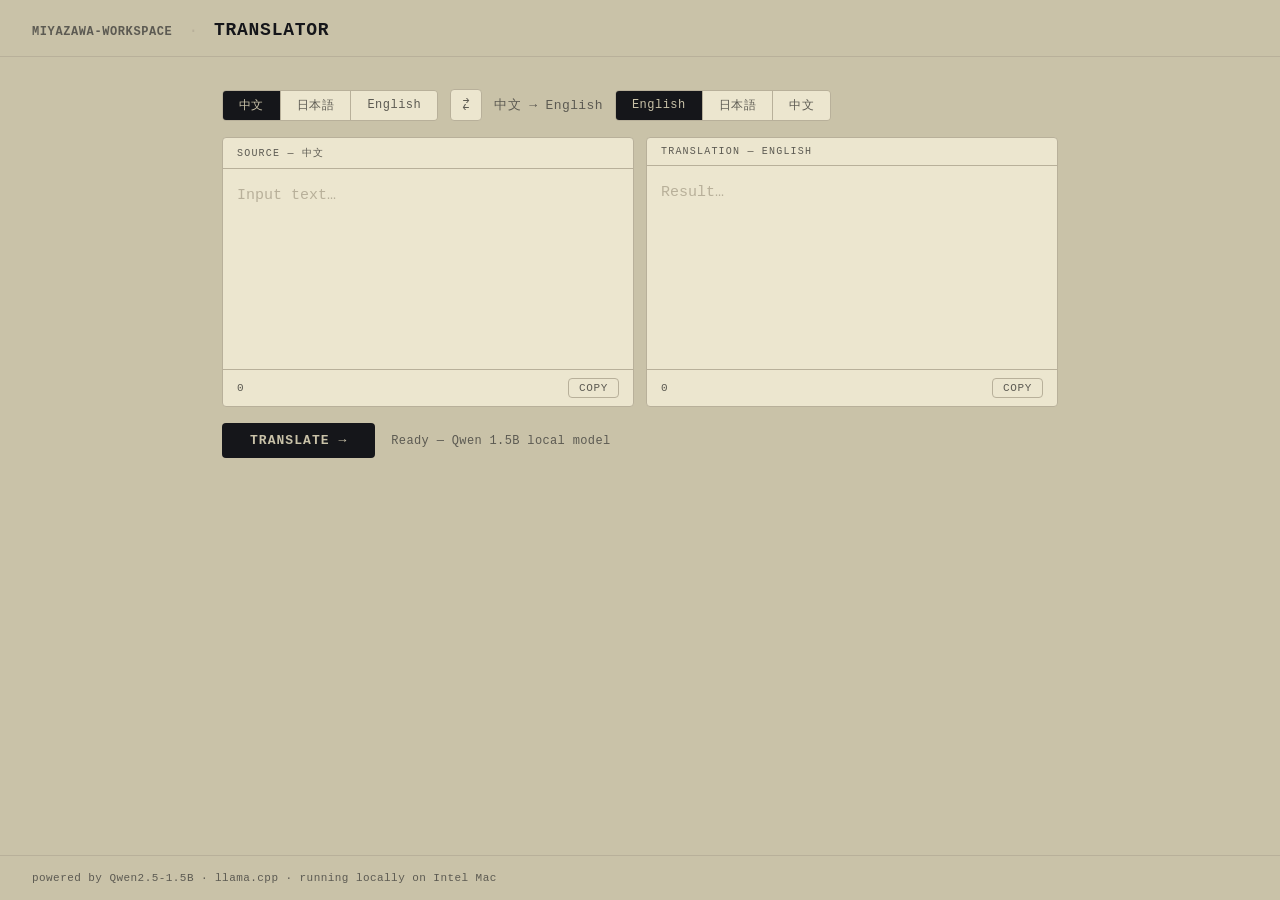
==== translator.html @ 7b5e8da1 "add translator.html — local Qwen 1.5B translation via Cloudflare Tunnel" ====
<!DOCTYPE html>
<html lang="ja">
<head>
<meta charset="UTF-8">
<meta name="viewport" content="width=device-width, initial-scale=1.0">
<title>Translator — miyazawa-workspace</title>
<style>
  *, *::before, *::after { box-sizing: border-box; margin: 0; padding: 0; }

  :root {
    --bg: #c9c2a8;
    --paper: #ece6cf;
    --ink: #15161a;
    --ink-dim: #5c5a52;
    --accent: #E86020;
    --border: #b8b09a;
    --radius: 4px;
    --mono: 'IBM Plex Mono', 'Courier New', monospace;
  }

  body {
    font-family: var(--mono);
    background: var(--bg);
    color: var(--ink);
    min-height: 100vh;
    display: flex;
    flex-direction: column;
  }

  /* ── Header ── */
  header {
    padding: 20px 32px 16px;
    border-bottom: 1px solid var(--border);
    display: flex;
    align-items: baseline;
    gap: 16px;
  }
  header a {
    font-size: 12px;
    color: var(--ink-dim);
    text-decoration: none;
    letter-spacing: 0.05em;
  }
  header a:hover { color: var(--accent); }
  .site-title { font-size: 13px; font-weight: 700; letter-spacing: 0.08em; color: var(--ink-dim); }
  .page-title { font-size: 18px; font-weight: 700; letter-spacing: 0.04em; }

  /* ── Main ── */
  main {
    flex: 1;
    padding: 32px;
    display: flex;
    flex-direction: column;
    gap: 16px;
    max-width: 900px;
    width: 100%;
    margin: 0 auto;
  }

  /* ── Lang selector ── */
  .lang-row {
    display: flex;
    align-items: center;
    gap: 12px;
  }
  .lang-group {
    display: flex;
    gap: 0;
    border: 1px solid var(--border);
    border-radius: var(--radius);
    overflow: hidden;
  }
  .lang-btn {
    padding: 6px 16px;
    background: var(--paper);
    border: none;
    border-right: 1px solid var(--border);
    font-family: var(--mono);
    font-size: 12px;
    letter-spacing: 0.04em;
    color: var(--ink-dim);
    cursor: pointer;
    transition: background 0.15s, color 0.15s;
  }
  .lang-btn:last-child { border-right: none; }
  .lang-btn.active { background: var(--ink); color: var(--bg); }
  .lang-btn:hover:not(.active) { background: var(--border); color: var(--ink); }

  .swap-btn {
    width: 32px;
    height: 32px;
    background: var(--paper);
    border: 1px solid var(--border);
    border-radius: var(--radius);
    font-size: 16px;
    cursor: pointer;
    display: flex;
    align-items: center;
    justify-content: center;
    color: var(--ink-dim);
    transition: all 0.15s;
    flex-shrink: 0;
  }
  .swap-btn:hover { background: var(--ink); color: var(--bg); border-color: var(--ink); }

  .arrow { color: var(--ink-dim); font-size: 13px; letter-spacing: 0.03em; }

  /* ── Panels ── */
  .panels {
    display: grid;
    grid-template-columns: 1fr 1fr;
    gap: 12px;
  }
  .panel {
    background: var(--paper);
    border: 1px solid var(--border);
    border-radius: var(--radius);
    display: flex;
    flex-direction: column;
  }
  .panel-label {
    padding: 8px 14px;
    font-size: 10px;
    letter-spacing: 0.12em;
    color: var(--ink-dim);
    border-bottom: 1px solid var(--border);
    text-transform: uppercase;
  }
  textarea {
    flex: 1;
    background: transparent;
    border: none;
    outline: none;
    resize: none;
    padding: 14px;
    font-family: var(--mono);
    font-size: 15px;
    line-height: 1.7;
    color: var(--ink);
    min-height: 200px;
  }
  textarea::placeholder { color: var(--border); }
  #outputText { color: #2a4a2a; }

  .panel-footer {
    padding: 8px 14px;
    border-top: 1px solid var(--border);
    display: flex;
    align-items: center;
    justify-content: space-between;
  }
  .char-count { font-size: 11px; color: var(--ink-dim); }
  .copy-btn {
    font-family: var(--mono);
    font-size: 11px;
    letter-spacing: 0.06em;
    padding: 3px 10px;
    background: transparent;
    border: 1px solid var(--border);
    border-radius: var(--radius);
    color: var(--ink-dim);
    cursor: pointer;
    transition: all 0.15s;
  }
  .copy-btn:hover { background: var(--ink); color: var(--bg); border-color: var(--ink); }
  .copy-btn.copied { background: var(--accent); color: #fff; border-color: var(--accent); }

  /* ── Action row ── */
  .action-row {
    display: flex;
    align-items: center;
    gap: 16px;
  }
  .translate-btn {
    font-family: var(--mono);
    font-size: 13px;
    font-weight: 700;
    letter-spacing: 0.08em;
    padding: 10px 28px;
    background: var(--ink);
    color: var(--bg);
    border: none;
    border-radius: var(--radius);
    cursor: pointer;
    transition: background 0.15s;
  }
  .translate-btn:hover { background: var(--accent); }
  .translate-btn:disabled { opacity: 0.35; cursor: not-allowed; }
  .translate-btn:disabled:hover { background: var(--ink); }

  .status {
    font-size: 12px;
    color: var(--ink-dim);
    letter-spacing: 0.03em;
  }
  .status.loading { color: var(--accent); }
  .status.error { color: #c0392b; }
  .status.ok { color: #2a7a2a; }

  /* ── Footer ── */
  footer {
    padding: 16px 32px;
    border-top: 1px solid var(--border);
    font-size: 11px;
    color: var(--ink-dim);
    letter-spacing: 0.04em;
  }

  /* ── Responsive ── */
  @media (max-width: 640px) {
    main { padding: 16px; }
    .panels { grid-template-columns: 1fr; }
    textarea { min-height: 140px; }
    header { padding: 14px 16px; flex-wrap: wrap; }
    footer { padding: 12px 16px; }
  }
</style>
</head>
<body>

<header>
  <span class="site-title"><a href="/">MIYAZAWA-WORKSPACE</a></span>
  <span style="color:var(--border)">·</span>
  <span class="page-title">TRANSLATOR</span>
</header>

<main>
  <div class="lang-row">
    <div class="lang-group" id="srcGroup">
      <button class="lang-btn active" data-lang="zh">中文</button>
      <button class="lang-btn" data-lang="ja">日本語</button>
      <button class="lang-btn" data-lang="en">English</button>
    </div>
    <button class="swap-btn" id="swapBtn" title="swap">⇄</button>
    <span class="arrow" id="arrow">→</span>
    <div class="lang-group" id="dstGroup">
      <button class="lang-btn active" data-lang="en">English</button>
      <button class="lang-btn" data-lang="ja">日本語</button>
      <button class="lang-btn" data-lang="zh">中文</button>
    </div>
  </div>

  <div class="panels">
    <div class="panel">
      <div class="panel-label" id="srcLabel">SOURCE</div>
      <textarea id="inputText" placeholder="Input text…" spellcheck="false"></textarea>
      <div class="panel-footer">
        <span class="char-count" id="charIn">0</span>
        <button class="copy-btn" id="copyIn">COPY</button>
      </div>
    </div>
    <div class="panel">
      <div class="panel-label" id="dstLabel">TRANSLATION</div>
      <textarea id="outputText" placeholder="Result…" readonly spellcheck="false"></textarea>
      <div class="panel-footer">
        <span class="char-count" id="charOut">0</span>
        <button class="copy-btn" id="copyOut">COPY</button>
      </div>
    </div>
  </div>

  <div class="action-row">
    <button class="translate-btn" id="translateBtn">TRANSLATE →</button>
    <span class="status" id="status">Ready — Qwen 1.5B local model</span>
  </div>
</main>

<footer>powered by Qwen2.5-1.5B · llama.cpp · running locally on Intel Mac</footer>

<script>
const API_URL = 'https://duplicate-principles-pens-spectacular.trycloudflare.com/v1/chat/completions';

const LANG_NAMES = { zh: '中文', ja: '日本語', en: 'English' };
const SYSTEM_PROMPTS = {
  'zh→en': 'Translate the following Chinese text to English. Output ONLY the translation.',
  'zh→ja': '以下の中国語テキストを日本語に翻訳してください。翻訳のみ出力してください。',
  'ja→zh': '将以下日语文本翻译成中文。只输出翻译结果。',
  'ja→en': 'Translate the following Japanese text to English. Output ONLY the translation.',
  'en→zh': '将以下英语文本翻译成中文。只输出翻译结果。',
  'en→ja': '以下の英語テキストを日本語に翻訳してください。翻訳のみ出力してください。',
};

const state = { src: 'zh', dst: 'en', busy: false };

const inputText  = document.getElementById('inputText');
const outputText = document.getElementById('outputText');
const translateBtn = document.getElementById('translateBtn');
const statusEl   = document.getElementById('status');
const charIn     = document.getElementById('charIn');
const charOut    = document.getElementById('charOut');
const srcLabel   = document.getElementById('srcLabel');
const dstLabel   = document.getElementById('dstLabel');
const arrowEl    = document.getElementById('arrow');

// ── lang groups ──
function setupGroup(groupId, key) {
  document.getElementById(groupId).addEventListener('click', e => {
    const btn = e.target.closest('.lang-btn');
    if (!btn) return;
    document.querySelectorAll(`#${groupId} .lang-btn`).forEach(b => b.classList.remove('active'));
    btn.classList.add('active');
    state[key] = btn.dataset.lang;
    updateLabels();
    scheduleTranslate();
  });
}
setupGroup('srcGroup', 'src');
setupGroup('dstGroup', 'dst');

function updateLabels() {
  srcLabel.textContent = `SOURCE — ${LANG_NAMES[state.src]}`;
  dstLabel.textContent = `TRANSLATION — ${LANG_NAMES[state.dst]}`;
  arrowEl.textContent  = `${LANG_NAMES[state.src]} → ${LANG_NAMES[state.dst]}`;
}

// ── swap ──
document.getElementById('swapBtn').addEventListener('click', () => {
  [state.src, state.dst] = [state.dst, state.src];
  ['srcGroup','dstGroup'].forEach((gid, i) => {
    const lang = i === 0 ? state.src : state.dst;
    const g = document.getElementById(gid);
    g.querySelectorAll('.lang-btn').forEach(b => b.classList.toggle('active', b.dataset.lang === lang));
  });
  [inputText.value, outputText.value] = [outputText.value, inputText.value];
  updateCharCount();
  updateLabels();
  scheduleTranslate();
});

// ── translate ──
async function doTranslate() {
  const text = inputText.value.trim();
  if (!text || state.busy) return;
  if (state.src === state.dst) { outputText.value = text; return; }

  state.busy = true;
  translateBtn.disabled = true;
  translateBtn.textContent = 'TRANSLATING…';
  setStatus('loading', '⟳ translating…');
  outputText.value = '';

  const key = `${state.src}→${state.dst}`;
  const sysPrompt = SYSTEM_PROMPTS[key] || `Translate to ${LANG_NAMES[state.dst]}. Output ONLY the translation.`;

  try {
    const res = await fetch(API_URL, {
      method: 'POST',
      headers: { 'Content-Type': 'application/json' },
      body: JSON.stringify({
        model: 'qwen',
        messages: [
          { role: 'system', content: sysPrompt },
          { role: 'user',   content: text }
        ],
        max_tokens: 1024,
        temperature: 0.1,
      }),
    });
    const data = await res.json();
    const result = data?.choices?.[0]?.message?.content?.trim();
    if (result) {
      outputText.value = result;
      updateCharCount();
      setStatus('ok', '✓ done');
    } else {
      setStatus('error', '✗ empty response');
    }
  } catch (err) {
    setStatus('error', `✗ ${err.message}`);
  } finally {
    state.busy = false;
    translateBtn.disabled = false;
    translateBtn.textContent = 'TRANSLATE →';
  }
}

translateBtn.addEventListener('click', doTranslate);
inputText.addEventListener('keydown', e => { if (e.ctrlKey && e.key === 'Enter') doTranslate(); });

let autoTimer = null;
function scheduleTranslate() {
  clearTimeout(autoTimer);
  if (inputText.value.trim()) autoTimer = setTimeout(doTranslate, 1000);
}
inputText.addEventListener('input', () => { updateCharCount(); scheduleTranslate(); });

// ── utils ──
function updateCharCount() {
  charIn.textContent  = inputText.value.length;
  charOut.textContent = outputText.value.length;
}
function setStatus(cls, msg) {
  statusEl.className = `status ${cls}`;
  statusEl.textContent = msg;
}

function setupCopy(btnId, getVal) {
  document.getElementById(btnId).addEventListener('click', async () => {
    const t = getVal(); if (!t) return;
    try { await navigator.clipboard.writeText(t); } catch { /* fallback */ }
    const btn = document.getElementById(btnId);
    btn.textContent = 'COPIED ✓'; btn.classList.add('copied');
    setTimeout(() => { btn.textContent = 'COPY'; btn.classList.remove('copied'); }, 1500);
  });
}
setupCopy('copyIn',  () => inputText.value);
setupCopy('copyOut', () => outputText.value);

updateLabels();
updateCharCount();
</script>
</body>
</html>
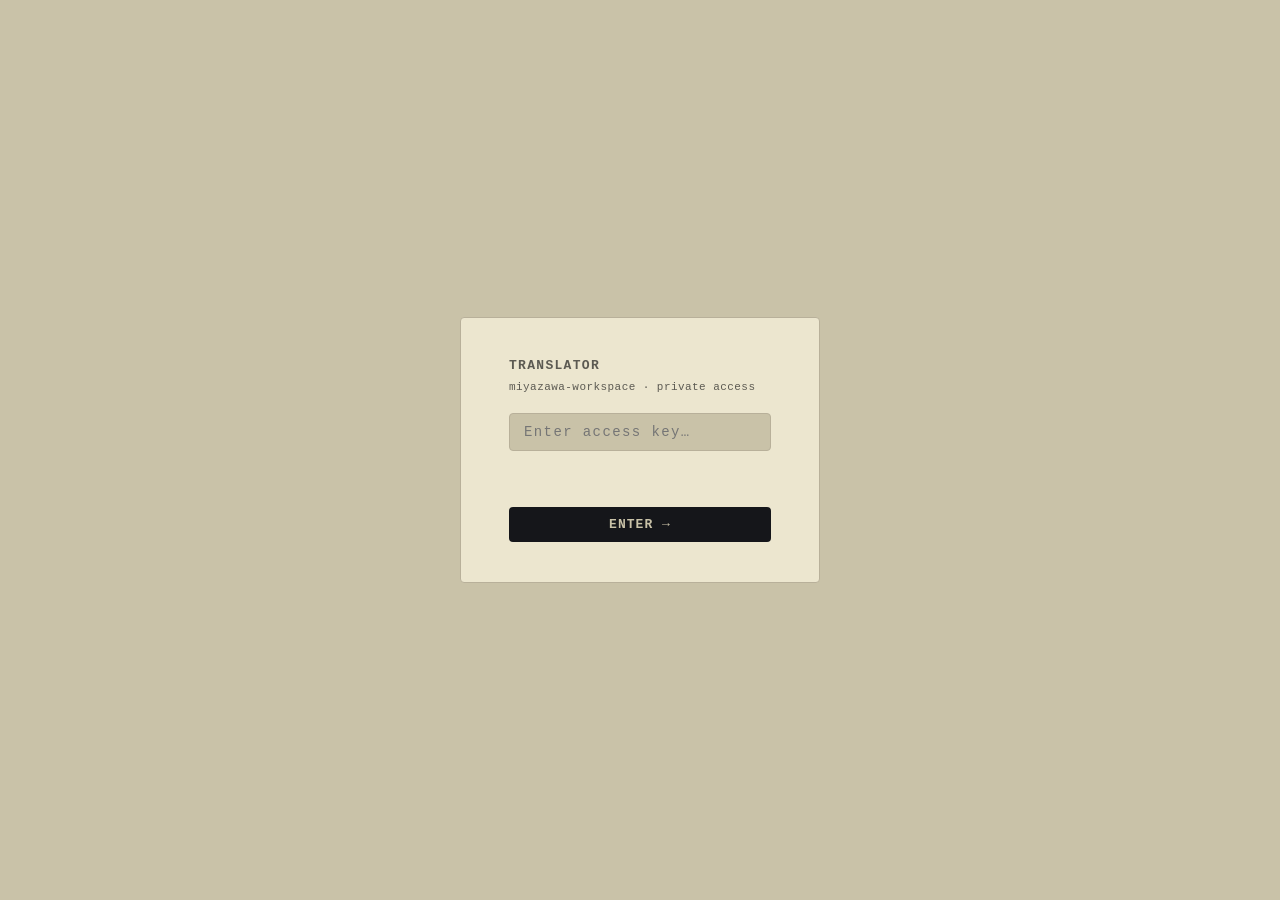
==== commit c1f8dc73: "add password protection: gate + Pages Function proxy" ====
--- a/translator.html
+++ b/translator.html
@@ -27,6 +27,75 @@
     flex-direction: column;
   }
 
+  /* ── Password Gate ── */
+  #gate {
+    position: fixed;
+    inset: 0;
+    background: var(--bg);
+    display: flex;
+    align-items: center;
+    justify-content: center;
+    z-index: 100;
+  }
+  #gate.hidden { display: none; }
+
+  .gate-box {
+    background: var(--paper);
+    border: 1px solid var(--border);
+    border-radius: var(--radius);
+    padding: 40px 48px;
+    width: 360px;
+    display: flex;
+    flex-direction: column;
+    gap: 20px;
+  }
+  .gate-title {
+    font-size: 13px;
+    font-weight: 700;
+    letter-spacing: 0.1em;
+    color: var(--ink-dim);
+  }
+  .gate-subtitle {
+    font-size: 11px;
+    color: var(--ink-dim);
+    letter-spacing: 0.04em;
+    margin-top: -12px;
+  }
+  .gate-input {
+    font-family: var(--mono);
+    font-size: 14px;
+    padding: 10px 14px;
+    background: var(--bg);
+    border: 1px solid var(--border);
+    border-radius: var(--radius);
+    color: var(--ink);
+    outline: none;
+    letter-spacing: 0.1em;
+    width: 100%;
+  }
+  .gate-input:focus { border-color: var(--ink); }
+  .gate-input.error { border-color: #c0392b; }
+  .gate-btn {
+    font-family: var(--mono);
+    font-size: 13px;
+    font-weight: 700;
+    letter-spacing: 0.08em;
+    padding: 10px;
+    background: var(--ink);
+    color: var(--bg);
+    border: none;
+    border-radius: var(--radius);
+    cursor: pointer;
+    transition: background 0.15s;
+  }
+  .gate-btn:hover { background: var(--accent); }
+  .gate-error {
+    font-size: 11px;
+    color: #c0392b;
+    letter-spacing: 0.04em;
+    min-height: 16px;
+  }
+
   /* ── Header ── */
   header {
     padding: 20px 32px 16px;
@@ -35,15 +104,24 @@
     align-items: baseline;
     gap: 16px;
   }
-  header a {
-    font-size: 12px;
-    color: var(--ink-dim);
-    text-decoration: none;
-    letter-spacing: 0.05em;
-  }
+  header a { font-size: 12px; color: var(--ink-dim); text-decoration: none; letter-spacing: 0.05em; }
   header a:hover { color: var(--accent); }
   .site-title { font-size: 13px; font-weight: 700; letter-spacing: 0.08em; color: var(--ink-dim); }
   .page-title { font-size: 18px; font-weight: 700; letter-spacing: 0.04em; }
+  .logout-btn {
+    margin-left: auto;
+    font-family: var(--mono);
+    font-size: 11px;
+    letter-spacing: 0.06em;
+    padding: 4px 12px;
+    background: transparent;
+    border: 1px solid var(--border);
+    border-radius: var(--radius);
+    color: var(--ink-dim);
+    cursor: pointer;
+    transition: all 0.15s;
+  }
+  .logout-btn:hover { border-color: var(--ink); color: var(--ink); }
 
   /* ── Main ── */
   main {
@@ -58,18 +136,8 @@
   }
 
   /* ── Lang selector ── */
-  .lang-row {
-    display: flex;
-    align-items: center;
-    gap: 12px;
-  }
-  .lang-group {
-    display: flex;
-    gap: 0;
-    border: 1px solid var(--border);
-    border-radius: var(--radius);
-    overflow: hidden;
-  }
+  .lang-row { display: flex; align-items: center; gap: 12px; }
+  .lang-group { display: flex; gap: 0; border: 1px solid var(--border); border-radius: var(--radius); overflow: hidden; }
   .lang-btn {
     padding: 6px 16px;
     background: var(--paper);
@@ -87,141 +155,85 @@
   .lang-btn:hover:not(.active) { background: var(--border); color: var(--ink); }
 
   .swap-btn {
-    width: 32px;
-    height: 32px;
-    background: var(--paper);
-    border: 1px solid var(--border);
-    border-radius: var(--radius);
-    font-size: 16px;
-    cursor: pointer;
-    display: flex;
-    align-items: center;
-    justify-content: center;
-    color: var(--ink-dim);
-    transition: all 0.15s;
-    flex-shrink: 0;
+    width: 32px; height: 32px;
+    background: var(--paper); border: 1px solid var(--border); border-radius: var(--radius);
+    font-size: 16px; cursor: pointer;
+    display: flex; align-items: center; justify-content: center;
+    color: var(--ink-dim); transition: all 0.15s; flex-shrink: 0;
   }
   .swap-btn:hover { background: var(--ink); color: var(--bg); border-color: var(--ink); }
-
   .arrow { color: var(--ink-dim); font-size: 13px; letter-spacing: 0.03em; }
 
   /* ── Panels ── */
-  .panels {
-    display: grid;
-    grid-template-columns: 1fr 1fr;
-    gap: 12px;
-  }
-  .panel {
-    background: var(--paper);
-    border: 1px solid var(--border);
-    border-radius: var(--radius);
-    display: flex;
-    flex-direction: column;
-  }
-  .panel-label {
-    padding: 8px 14px;
-    font-size: 10px;
-    letter-spacing: 0.12em;
-    color: var(--ink-dim);
-    border-bottom: 1px solid var(--border);
-    text-transform: uppercase;
-  }
+  .panels { display: grid; grid-template-columns: 1fr 1fr; gap: 12px; }
+  .panel { background: var(--paper); border: 1px solid var(--border); border-radius: var(--radius); display: flex; flex-direction: column; }
+  .panel-label { padding: 8px 14px; font-size: 10px; letter-spacing: 0.12em; color: var(--ink-dim); border-bottom: 1px solid var(--border); text-transform: uppercase; }
   textarea {
-    flex: 1;
-    background: transparent;
-    border: none;
-    outline: none;
-    resize: none;
-    padding: 14px;
-    font-family: var(--mono);
-    font-size: 15px;
-    line-height: 1.7;
-    color: var(--ink);
-    min-height: 200px;
+    flex: 1; background: transparent; border: none; outline: none; resize: none;
+    padding: 14px; font-family: var(--mono); font-size: 15px; line-height: 1.7;
+    color: var(--ink); min-height: 200px;
   }
   textarea::placeholder { color: var(--border); }
   #outputText { color: #2a4a2a; }
 
-  .panel-footer {
-    padding: 8px 14px;
-    border-top: 1px solid var(--border);
-    display: flex;
-    align-items: center;
-    justify-content: space-between;
-  }
+  .panel-footer { padding: 8px 14px; border-top: 1px solid var(--border); display: flex; align-items: center; justify-content: space-between; }
   .char-count { font-size: 11px; color: var(--ink-dim); }
   .copy-btn {
-    font-family: var(--mono);
-    font-size: 11px;
-    letter-spacing: 0.06em;
-    padding: 3px 10px;
-    background: transparent;
-    border: 1px solid var(--border);
-    border-radius: var(--radius);
-    color: var(--ink-dim);
-    cursor: pointer;
-    transition: all 0.15s;
+    font-family: var(--mono); font-size: 11px; letter-spacing: 0.06em;
+    padding: 3px 10px; background: transparent; border: 1px solid var(--border);
+    border-radius: var(--radius); color: var(--ink-dim); cursor: pointer; transition: all 0.15s;
   }
   .copy-btn:hover { background: var(--ink); color: var(--bg); border-color: var(--ink); }
   .copy-btn.copied { background: var(--accent); color: #fff; border-color: var(--accent); }
 
   /* ── Action row ── */
-  .action-row {
-    display: flex;
-    align-items: center;
-    gap: 16px;
-  }
+  .action-row { display: flex; align-items: center; gap: 16px; }
   .translate-btn {
-    font-family: var(--mono);
-    font-size: 13px;
-    font-weight: 700;
-    letter-spacing: 0.08em;
-    padding: 10px 28px;
-    background: var(--ink);
-    color: var(--bg);
-    border: none;
-    border-radius: var(--radius);
-    cursor: pointer;
-    transition: background 0.15s;
+    font-family: var(--mono); font-size: 13px; font-weight: 700; letter-spacing: 0.08em;
+    padding: 10px 28px; background: var(--ink); color: var(--bg);
+    border: none; border-radius: var(--radius); cursor: pointer; transition: background 0.15s;
   }
   .translate-btn:hover { background: var(--accent); }
   .translate-btn:disabled { opacity: 0.35; cursor: not-allowed; }
   .translate-btn:disabled:hover { background: var(--ink); }
 
-  .status {
-    font-size: 12px;
-    color: var(--ink-dim);
-    letter-spacing: 0.03em;
-  }
+  .status { font-size: 12px; color: var(--ink-dim); letter-spacing: 0.03em; }
   .status.loading { color: var(--accent); }
   .status.error { color: #c0392b; }
   .status.ok { color: #2a7a2a; }
 
   /* ── Footer ── */
-  footer {
-    padding: 16px 32px;
-    border-top: 1px solid var(--border);
-    font-size: 11px;
-    color: var(--ink-dim);
-    letter-spacing: 0.04em;
-  }
-
-  /* ── Responsive ── */
+  footer { padding: 16px 32px; border-top: 1px solid var(--border); font-size: 11px; color: var(--ink-dim); letter-spacing: 0.04em; }
+
   @media (max-width: 640px) {
     main { padding: 16px; }
     .panels { grid-template-columns: 1fr; }
     textarea { min-height: 140px; }
     header { padding: 14px 16px; flex-wrap: wrap; }
     footer { padding: 12px 16px; }
+    .gate-box { width: 90%; padding: 32px 24px; }
   }
 </style>
 </head>
 <body>
 
+<!-- ── Password Gate ── -->
+<div id="gate">
+  <div class="gate-box">
+    <div class="gate-title">TRANSLATOR</div>
+    <div class="gate-subtitle">miyazawa-workspace · private access</div>
+    <input type="password" id="pwInput" class="gate-input" placeholder="Enter access key…" autocomplete="current-password" />
+    <div class="gate-error" id="gateError"></div>
+    <button class="gate-btn" id="gateBtn">ENTER →</button>
+  </div>
+</div>
+
+<!-- ── App ── -->
 <header>
   <span class="site-title"><a href="/">MIYAZAWA-WORKSPACE</a></span>
   <span style="color:var(--border)">·</span>
   <span class="page-title">TRANSLATOR</span>
+  <button class="logout-btn" id="logoutBtn">LOCK</button>
 </header>
 
 <main>
@@ -268,31 +280,63 @@
 <footer>powered by Qwen2.5-1.5B · llama.cpp · running locally on Intel Mac</footer>
 
 <script>
-const API_URL = 'https://duplicate-principles-pens-spectacular.trycloudflare.com/v1/chat/completions';
-
+const STORAGE_KEY = 'translator_access_key';
+const state = { src: 'zh', dst: 'en', busy: false, key: '' };
+
+// ── Gate ──────────────────────────────────────────────────
+const gate     = document.getElementById('gate');
+const pwInput  = document.getElementById('pwInput');
+const gateBtn  = document.getElementById('gateBtn');
+const gateError = document.getElementById('gateError');
+
+async function tryUnlock(pw) {
+  gateError.textContent = '';
+  gateBtn.textContent = 'CHECKING…';
+  gateBtn.disabled = true;
+
+  // 用密码试调一次 API，让后端来验证
+  try {
+    const res = await fetch('/api/translate', {
+      method: 'POST',
+      headers: { 'Content-Type': 'application/json', 'X-Access-Key': pw },
+      body: JSON.stringify({ text: 'test', source: 'en', target: 'zh' }),
+    });
+    if (res.status === 401) {
+      pwInput.classList.add('error');
+      gateError.textContent = '✗ Incorrect access key';
+    } else {
+      // 正确 — 保存并进入
+      localStorage.setItem(STORAGE_KEY, pw);
+      state.key = pw;
+      gate.classList.add('hidden');
+      pwInput.classList.remove('error');
+    }
+  } catch {
+    gateError.textContent = '✗ Service unreachable — check if local model is running';
+  }
+
+  gateBtn.textContent = 'ENTER →';
+  gateBtn.disabled = false;
+}
+
+gateBtn.addEventListener('click', () => tryUnlock(pwInput.value.trim()));
+pwInput.addEventListener('keydown', e => { if (e.key === 'Enter') tryUnlock(pwInput.value.trim()); });
+
+// LOCK ボタン
+document.getElementById('logoutBtn').addEventListener('click', () => {
+  localStorage.removeItem(STORAGE_KEY);
+  state.key = '';
+  pwInput.value = '';
+  gate.classList.remove('hidden');
+});
+
+// 起動時にキャッシュされたキーで自動アンロック試行
+const cachedKey = localStorage.getItem(STORAGE_KEY);
+if (cachedKey) tryUnlock(cachedKey);
+
+// ── Lang groups ───────────────────────────────────────────
 const LANG_NAMES = { zh: '中文', ja: '日本語', en: 'English' };
-const SYSTEM_PROMPTS = {
-  'zh→en': 'Translate the following Chinese text to English. Output ONLY the translation.',
-  'zh→ja': '以下の中国語テキストを日本語に翻訳してください。翻訳のみ出力してください。',
-  'ja→zh': '将以下日语文本翻译成中文。只输出翻译结果。',
-  'ja→en': 'Translate the following Japanese text to English. Output ONLY the translation.',
-  'en→zh': '将以下英语文本翻译成中文。只输出翻译结果。',
-  'en→ja': '以下の英語テキストを日本語に翻訳してください。翻訳のみ出力してください。',
-};
-
-const state = { src: 'zh', dst: 'en', busy: false };
-
-const inputText  = document.getElementById('inputText');
-const outputText = document.getElementById('outputText');
-const translateBtn = document.getElementById('translateBtn');
-const statusEl   = document.getElementById('status');
-const charIn     = document.getElementById('charIn');
-const charOut    = document.getElementById('charOut');
-const srcLabel   = document.getElementById('srcLabel');
-const dstLabel   = document.getElementById('dstLabel');
-const arrowEl    = document.getElementById('arrow');
-
-// ── lang groups ──
+
 function setupGroup(groupId, key) {
   document.getElementById(groupId).addEventListener('click', e => {
     const btn = e.target.closest('.lang-btn');
@@ -308,26 +352,33 @@
 setupGroup('dstGroup', 'dst');
 
 function updateLabels() {
-  srcLabel.textContent = `SOURCE — ${LANG_NAMES[state.src]}`;
-  dstLabel.textContent = `TRANSLATION — ${LANG_NAMES[state.dst]}`;
-  arrowEl.textContent  = `${LANG_NAMES[state.src]} → ${LANG_NAMES[state.dst]}`;
-}
-
-// ── swap ──
+  document.getElementById('srcLabel').textContent = `SOURCE — ${LANG_NAMES[state.src]}`;
+  document.getElementById('dstLabel').textContent = `TRANSLATION — ${LANG_NAMES[state.dst]}`;
+  document.getElementById('arrow').textContent = `${LANG_NAMES[state.src]} → ${LANG_NAMES[state.dst]}`;
+}
+
+// ── Swap ──────────────────────────────────────────────────
 document.getElementById('swapBtn').addEventListener('click', () => {
   [state.src, state.dst] = [state.dst, state.src];
   ['srcGroup','dstGroup'].forEach((gid, i) => {
     const lang = i === 0 ? state.src : state.dst;
-    const g = document.getElementById(gid);
-    g.querySelectorAll('.lang-btn').forEach(b => b.classList.toggle('active', b.dataset.lang === lang));
+    document.getElementById(gid).querySelectorAll('.lang-btn')
+      .forEach(b => b.classList.toggle('active', b.dataset.lang === lang));
   });
+  const inputText = document.getElementById('inputText');
+  const outputText = document.getElementById('outputText');
   [inputText.value, outputText.value] = [outputText.value, inputText.value];
   updateCharCount();
   updateLabels();
   scheduleTranslate();
 });
 
-// ── translate ──
+// ── Translate ─────────────────────────────────────────────
+const inputText    = document.getElementById('inputText');
+const outputText   = document.getElementById('outputText');
+const translateBtn = document.getElementById('translateBtn');
+const statusEl     = document.getElementById('status');
+
 async function doTranslate() {
   const text = inputText.value.trim();
   if (!text || state.busy) return;
@@ -339,31 +390,31 @@
   setStatus('loading', '⟳ translating…');
   outputText.value = '';
 
-  const key = `${state.src}→${state.dst}`;
-  const sysPrompt = SYSTEM_PROMPTS[key] || `Translate to ${LANG_NAMES[state.dst]}. Output ONLY the translation.`;
-
   try {
-    const res = await fetch(API_URL, {
+    const res = await fetch('/api/translate', {
       method: 'POST',
-      headers: { 'Content-Type': 'application/json' },
-      body: JSON.stringify({
-        model: 'qwen',
-        messages: [
-          { role: 'system', content: sysPrompt },
-          { role: 'user',   content: text }
-        ],
-        max_tokens: 1024,
-        temperature: 0.1,
-      }),
+      headers: {
+        'Content-Type': 'application/json',
+        'X-Access-Key': state.key,
+      },
+      body: JSON.stringify({ text, source: state.src, target: state.dst }),
     });
+
+    if (res.status === 401) {
+      setStatus('error', '✗ Session expired — please re-enter access key');
+      localStorage.removeItem(STORAGE_KEY);
+      state.key = '';
+      gate.classList.remove('hidden');
+      return;
+    }
+
     const data = await res.json();
-    const result = data?.choices?.[0]?.message?.content?.trim();
-    if (result) {
-      outputText.value = result;
+    if (data.translation) {
+      outputText.value = data.translation;
       updateCharCount();
       setStatus('ok', '✓ done');
     } else {
-      setStatus('error', '✗ empty response');
+      setStatus('error', `✗ ${data.error || 'Unknown error'}`);
     }
   } catch (err) {
     setStatus('error', `✗ ${err.message}`);
@@ -384,20 +435,19 @@
 }
 inputText.addEventListener('input', () => { updateCharCount(); scheduleTranslate(); });
 
-// ── utils ──
+// ── Utils ─────────────────────────────────────────────────
 function updateCharCount() {
-  charIn.textContent  = inputText.value.length;
-  charOut.textContent = outputText.value.length;
+  document.getElementById('charIn').textContent  = inputText.value.length;
+  document.getElementById('charOut').textContent = outputText.value.length;
 }
 function setStatus(cls, msg) {
   statusEl.className = `status ${cls}`;
   statusEl.textContent = msg;
 }
-
 function setupCopy(btnId, getVal) {
   document.getElementById(btnId).addEventListener('click', async () => {
     const t = getVal(); if (!t) return;
-    try { await navigator.clipboard.writeText(t); } catch { /* fallback */ }
+    try { await navigator.clipboard.writeText(t); } catch {}
     const btn = document.getElementById(btnId);
     btn.textContent = 'COPIED ✓'; btn.classList.add('copied');
     setTimeout(() => { btn.textContent = 'COPY'; btn.classList.remove('copied'); }, 1500);
